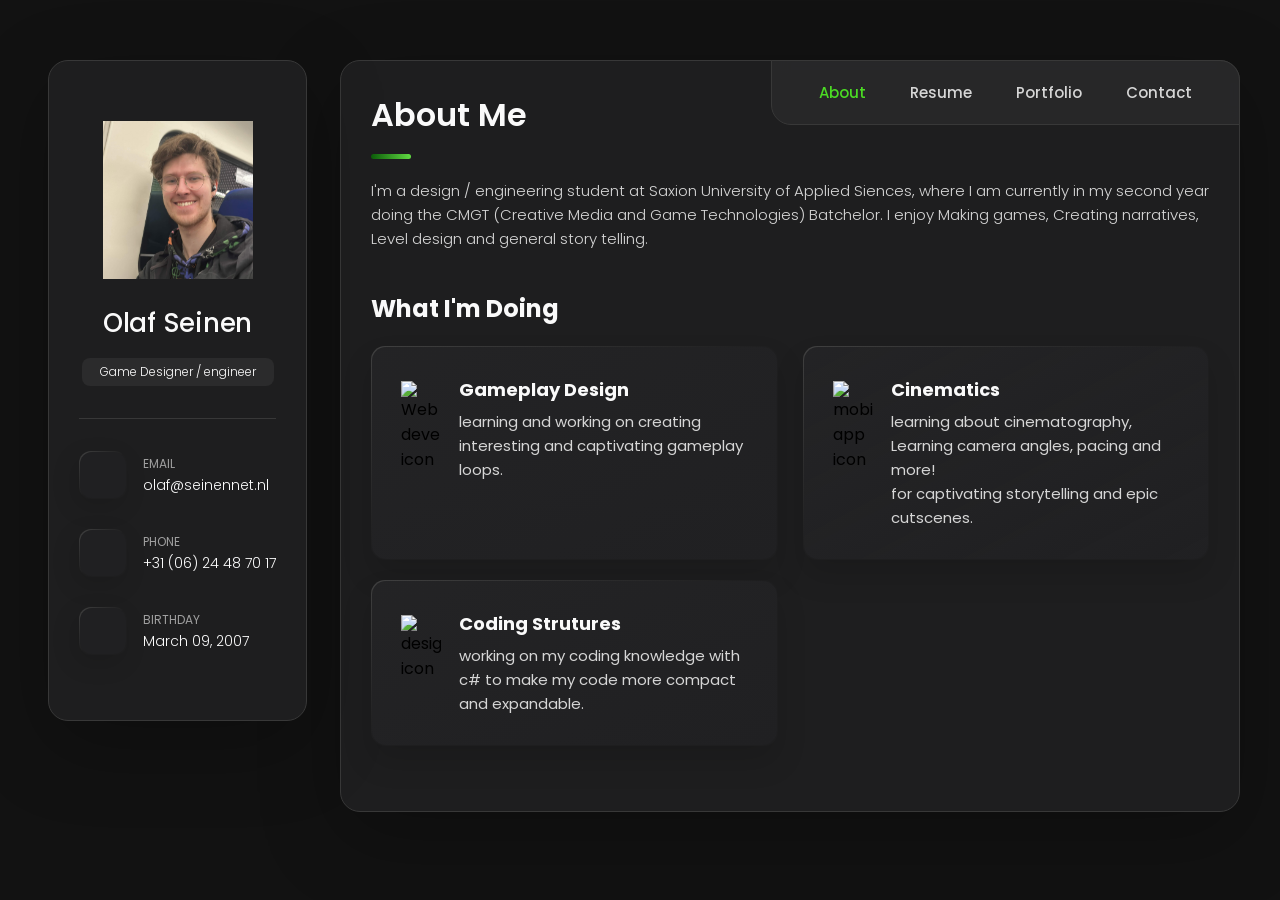
==== index.html @ f04fded7 "Moved the files out of the folder." ====
<!DOCTYPE html>
<html lang="en">

<head>
  <meta charset="UTF-8">
  <meta http-equiv="X-UA-Compatible" content="IE=edge">
  <meta name="viewport" content="width=device-width, initial-scale=1.0">
  <title>Olaf Seinen - Personal Portfolio</title>

  <!--
    - favicon
  -->
  <link rel="shortcut icon" href="./assets/images/logo.ico" type="image/x-icon">

  <!--
    - custom css link
  -->
  <link rel="stylesheet" href="./assets/css/style.css">

  <!--
    - google font link
  -->
  <link rel="preconnect" href="https://fonts.googleapis.com">
  <link rel="preconnect" href="https://fonts.gstatic.com" crossorigin>
  <link href="https://fonts.googleapis.com/css2?family=Poppins:wght@300;400;500;600&display=swap" rel="stylesheet">
</head>

<body>

  <!--
    - #MAIN
  -->

  <main>

    <!--
      - #SIDEBAR
    -->

    <aside class="sidebar" data-sidebar>

      <div class="sidebar-info">

        <figure class="avatar-box">
          <img src="./assets/images/my-face.png" alt="Olaf Seinen" width="80">
        </figure>

        <div class="info-content">
          <h1 class="name" title="Olaf Seinen">Olaf Seinen</h1>

          <p class="title">Game Designer / engineer</p>
        </div>

        <button class="info_more-btn" data-sidebar-btn>
          <span>Show Contacts</span>

          <ion-icon name="chevron-down"></ion-icon>
        </button>

      </div>

      <div class="sidebar-info_more">

        <div class="separator"></div>

        <ul class="contacts-list">

          <li class="contact-item">

            <div class="icon-box">
              <ion-icon name="mail-outline"></ion-icon>
            </div>

            <div class="contact-info">
              <p class="contact-title">Email</p>

              <a href="mailto:olaf@seinennet.nl" class="contact-link">olaf@seinennet.nl</a>
            </div>

          </li>

          <li class="contact-item">

            <div class="icon-box">
              <ion-icon name="phone-portrait-outline"></ion-icon>
            </div>

            <div class="contact-info">
              <p class="contact-title">Phone</p>

              <a href="tel:+31624487017" class="contact-link">+31 (06) 24 48 70 17</a>
            </div>

          </li>

          <li class="contact-item">

            <div class="icon-box">
              <ion-icon name="calendar-outline"></ion-icon>
            </div>

            <div class="contact-info">
              <p class="contact-title">Birthday</p>

              <time datetime="1982-06-23">March 09, 2007</time>
            </div>

          </li>


        </ul>

        <div class="separator"></div>

        <ul class="social-list">

          <li class="social-item">
            <a href="https://www.linkedin.com/in/olaf-seinen/" class="social-link">
              <ion-icon name="logo-linkedin"></ion-icon>
            </a>
          </li>

          <li class="social-item">
            <a href="https://thattortle.itch.io" class="social-link">
              <ion-icon name="game-controller-outline"></ion-icon>
            </a>
          </li>


        </ul>

      </div>

    </aside>





    <!--
      - #main-content
    -->

    <div class="main-content">

      <!--
        - #NAVBAR
      -->

      <nav class="navbar">

        <ul class="navbar-list">

          <li class="navbar-item">
            <button class="navbar-link  active" data-nav-link>About</button>
          </li>

          <li class="navbar-item">
            <button class="navbar-link" data-nav-link>Resume</button>
          </li>

          <li class="navbar-item">
            <button class="navbar-link" data-nav-link>Portfolio</button>
          </li>

          <li class="navbar-item">
            <button class="navbar-link" data-nav-link>Contact</button>
          </li>

        </ul>

      </nav>





      <!--
        - #ABOUT
      -->

      <article class="about  active" data-page="about">

        <header>
          <h2 class="h2 article-title">About me</h2>
        </header>

        <section class="about-text">
          <p>
            I'm a design / engineering student at Saxion University of Applied Siences, where I am currently in my second year
            doing the CMGT (Creative Media and Game Technologies) Batchelor. 
            I enjoy
            Making games, Creating narratives, Level design and general story telling.
          </p>
        </section>


        <!--
          - service
        -->

        <section class="service">

          <h3 class="h3 service-title">What i'm doing</h3>

          <ul class="service-list">

            <li class="service-item">

              <div class="service-icon-box">
                <img src="./assets/images/icon-design.svg" alt="Web development icon" width="40">
              </div>

              <div class="service-content-box">
                <h4 class="h4 service-item-title">Gameplay design</h4>

                <p class="service-item-text">
                  learning and working on creating interesting and captivating gameplay loops.
                </p>
              </div>

            </li>

            <li class="service-item">

              <div class="service-icon-box">
                <img src="./assets/images/icon-photo.svg" alt="mobile app icon" width="40">
              </div>

              <div class="service-content-box">
                <h4 class="h4 service-item-title">Cinematics</h4>

                <p class="service-item-text">
                  learning about cinematography, Learning camera angles, pacing and more! <br>
                  for captivating storytelling and epic cutscenes.
                </p>
              </div>

            </li>

            <li class="service-item">

              <div class="service-icon-box">
                <img src="./assets/images/icon-dev.svg
                " alt="design icon" width="40">
              </div>

              <div class="service-content-box">
                <h4 class="h4 service-item-title">Coding strutures</h4>

                <p class="service-item-text">
                   working on my coding knowledge with c# to make my code more compact and expandable.
                </p>
              </div>

            </li>

          </ul>

        </section>


        <!--
          - testimonials
        -->
<!--
        <section class="testimonials">

          <h3 class="h3 testimonials-title">Testimonials</h3>

          <ul class="testimonials-list has-scrollbar">

            <li class="testimonials-item">
              <div class="content-card" data-testimonials-item>

                <figure class="testimonials-avatar-box">
                  <img src="./assets/images/avatar-1.png" alt="Daniel lewis" width="60" data-testimonials-avatar>
                </figure>

                <h4 class="h4 testimonials-item-title" data-testimonials-title>Daniel lewis</h4>

                <div class="testimonials-text" data-testimonials-text>
                  <p>
                    Richard was hired to create a corporate identity. We were very pleased with the work done. She has a
                    lot of experience
                    and is very concerned about the needs of client. Lorem ipsum dolor sit amet, ullamcous cididt
                    consectetur adipiscing
                    elit, seds do et eiusmod tempor incididunt ut laborels dolore magnarels alia.
                  </p>
                </div>

              </div>
            </li>

            <li class="testimonials-item">
              <div class="content-card" data-testimonials-item>

                <figure class="testimonials-avatar-box">
                  <img src="./assets/images/avatar-2.png" alt="Jessica miller" width="60" data-testimonials-avatar>
                </figure>

                <h4 class="h4 testimonials-item-title" data-testimonials-title>Jessica miller</h4>

                <div class="testimonials-text" data-testimonials-text>
                  <p>
                    Richard was hired to create a corporate identity. We were very pleased with the work done. She has a
                    lot of experience
                    and is very concerned about the needs of client. Lorem ipsum dolor sit amet, ullamcous cididt
                    consectetur adipiscing
                    elit, seds do et eiusmod tempor incididunt ut laborels dolore magnarels alia.
                  </p>
                </div>

              </div>
            </li>

            <li class="testimonials-item">
              <div class="content-card" data-testimonials-item>

                <figure class="testimonials-avatar-box">
                  <img src="./assets/images/avatar-3.png" alt="Emily evans" width="60" data-testimonials-avatar>
                </figure>

                <h4 class="h4 testimonials-item-title" data-testimonials-title>Emily evans</h4>

                <div class="testimonials-text" data-testimonials-text>
                  <p>
                    Richard was hired to create a corporate identity. We were very pleased with the work done. She has a
                    lot of experience
                    and is very concerned about the needs of client. Lorem ipsum dolor sit amet, ullamcous cididt
                    consectetur adipiscing
                    elit, seds do et eiusmod tempor incididunt ut laborels dolore magnarels alia.
                  </p>
                </div>

              </div>
            </li>

            <li class="testimonials-item">
              <div class="content-card" data-testimonials-item>

                <figure class="testimonials-avatar-box">
                  <img src="./assets/images/avatar-4.png" alt="Henry william" width="60" data-testimonials-avatar>
                </figure>

                <h4 class="h4 testimonials-item-title" data-testimonials-title>Henry william</h4>

                <div class="testimonials-text" data-testimonials-text>
                  <p>
                    Richard was hired to create a corporate identity. We were very pleased with the work done. She has a
                    lot of experience
                    and is very concerned about the needs of client. Lorem ipsum dolor sit amet, ullamcous cididt
                    consectetur adipiscing
                    elit, seds do et eiusmod tempor incididunt ut laborels dolore magnarels alia.
                  </p>
                </div>

              </div>
            </li>

          </ul>

        </section>
-->

        <!--
          - testimonials modal
        -->


        <div class="modal-container" data-modal-container>

          <div class="overlay" data-overlay></div>

          <section class="testimonials-modal">

            <button class="modal-close-btn" data-modal-close-btn>
              <ion-icon name="close-outline"></ion-icon>
            </button>

            <div class="modal-img-wrapper">
              <figure class="modal-avatar-box">
                <img src="./assets/images/avatar-1.png" alt="Daniel lewis" width="80" data-modal-img>
              </figure>

              <img src="./assets/images/icon-quote.svg" alt="quote icon">
            </div>

            <div class="modal-content">

              <h4 class="h3 modal-title" data-modal-title>Daniel lewis</h4>

              <time datetime="2021-06-14">14 June, 2021</time>

              <div data-modal-text>
                <p>
                  Richard was hired to create a corporate identity. We were very pleased with the work done. She has a
                  lot of experience
                  and is very concerned about the needs of client. Lorem ipsum dolor sit amet, ullamcous cididt
                  consectetur adipiscing
                  elit, seds do et eiusmod tempor incididunt ut laborels dolore magnarels alia.
                </p>
              </div>

            </div>

          </section>

        </div>



        <!--
          - clients
        -->

<!--
        <section class="clients">

          <h3 class="h3 clients-title">Clients</h3>

          <ul class="clients-list has-scrollbar">

            <li class="clients-item">
              <a href="#">
                <img src="./assets/images/logo-1-color.png" alt="client logo">
              </a>
            </li>

            <li class="clients-item">
              <a href="#">
                <img src="./assets/images/logo-2-color.png" alt="client logo">
              </a>
            </li>

            <li class="clients-item">
              <a href="#">
                <img src="./assets/images/logo-3-color.png" alt="client logo">
              </a>
            </li>

            <li class="clients-item">
              <a href="#">
                <img src="./assets/images/logo-4-color.png" alt="client logo">
              </a>
            </li>

            <li class="clients-item">
              <a href="#">
                <img src="./assets/images/logo-5-color.png" alt="client logo">
              </a>
            </li>

            <li class="clients-item">
              <a href="#">
                <img src="./assets/images/logo-6-color.png" alt="client logo">
              </a>
            </li>

          </ul>

        </section>
-->
      </article>





      <!--
        - #RESUME
      -->

      <article class="resume" data-page="resume">

        <header>
          <h2 class="h2 article-title">Resume</h2>
        </header>

        <section class="timeline">

          <div class="title-wrapper">
            <div class="icon-box">
              <ion-icon name="book-outline"></ion-icon>
            </div>

            <h3 class="h3">Education</h3>
          </div>

          <ol class="timeline-list">

            <li class="timeline-item">

              <h4 class="h4 timeline-item-title">Saxion, Enschede - Creative Media and Game Technologies</h4>

              <span>2024 — present</span>

              <p class="timeline-text">
                - Specialization in design and engineering
              </p>

            </li>

            <li class="timeline-item">

              <h4 class="h4 timeline-item-title">Corlaer college, Nijkerk - Highschool</h4>

              <span>2019 — 2024</span>

              <p class="timeline-text">
                - Graduated with N&T and N&G packet on Havo level. <br>
                - Member of the student council.
              </p>

            </li>

            <li class="timeline-item">

              <h4 class="h4 timeline-item-title">St. Josephschool, Hooglanderveen - Primary school</h4>

              <span>2011 — 2019</span>

              <p class="timeline-text">
                - Graduated with Havo/Vwo Advice <br>
                - mediator / conflict resolution between students.
              </p>

            </li>

          </ol>

        </section>

        <section class="timeline">

          <div class="title-wrapper">
            <div class="icon-box">
              <ion-icon name="book-outline"></ion-icon>
            </div>

            <h3 class="h3">Experience</h3>
          </div>

          <ol class="timeline-list">

            <li class="timeline-item">

              <h4 class="h4 timeline-item-title">Cashier Gamestate</h4>

              <span>2026 — Present</span>


            </li>

            <li class="timeline-item">

              <h4 class="h4 timeline-item-title">Cashier DekaMarkt</h4>

              <span>2025 — 2026</span>

            </li>

            <li class="timeline-item">

              <h4 class="h4 timeline-item-title">Shelf stocker Albert Heijn</h4>

              <span>2022-2024</span>

            </li>

          </ol>

        </section>

        <section class="skill">

          <h3 class="h3 skills-title">My skills</h3>

          <ul class="skills-list content-card">

            <li class="skills-item">

              <div class="title-wrapper">
                <h5 class="h5">C#</h5>
                <data value="80">70%</data>
              </div>

              <div class="skill-progress-bg">
                <div class="skill-progress-fill" style="width: 70%;"></div>
              </div>

            </li>

            <li class="skills-item">

              <div class="title-wrapper">
                <h5 class="h5">Creative writing</h5>
                <data value="70">70%</data>
              </div>

              <div class="skill-progress-bg">
                <div class="skill-progress-fill" style="width: 70%;"></div>
              </div>

            </li>

            <li class="skills-item">

              <div class="title-wrapper">
                <h5 class="h5">Game development</h5>
                <data value="90">80%</data>
              </div>

              <div class="skill-progress-bg">
                <div class="skill-progress-fill" style="width: 80%;"></div>
              </div>

            </li>

            <li class="skills-item">

              <div class="title-wrapper">
                <h5 class="h5">Sound design</h5>
                <data value="50">50%</data>
              </div>

              <div class="skill-progress-bg">
                <div class="skill-progress-fill" style="width: 50%;"></div>
              </div>

            </li>

            
            <li class="skills-item">

              <div class="title-wrapper">
                <h5 class="h5">Dutch</h5>
                <data value="50">100%</data>
              </div>

              <div class="skill-progress-bg">
                <div class="skill-progress-fill" style="width: 100%;"></div>
              </div>

            </li>


            <li class="skills-item">

              <div class="title-wrapper">
                <h5 class="h5">English</h5>
                <data value="50">95%</data>
              </div>

              <div class="skill-progress-bg">
                <div class="skill-progress-fill" style="width: 95%;"></div>
              </div>

            </li>

          </ul>

        </section>

      </article>





      <!--
        - #PORTFOLIO
      -->

      <article class="portfolio" data-page="portfolio">

        <header>
          <h2 class="h2 article-title">Portfolio</h2>
        </header>

        <section class="projects">

          <ul class="filter-list">

            <li class="filter-item">
              <button class="active" data-filter-btn>All</button>
            </li>

            <li class="filter-item">
              <button data-filter-btn>Video game</button>
            </li>

            <li class="filter-item">
              <button data-filter-btn>Group projects</button>
            </li>

          </ul>

          <div class="filter-select-box">

            <button class="filter-select" data-select>

              <div class="select-value" data-select-value>Select category</div>

              <div class="select-icon">
                <ion-icon name="chevron-down"></ion-icon>
              </div>

            </button>

            <ul class="select-list">

              <li class="select-item">
                <button data-select-item>All</button>
              </li>

              <li class="select-item">
                <button data-select-item>Video game</button>
              </li>

              <li class="select-item">
                <button data-select-item>Group projects</button>
              </li>

            </ul>

          </div>

          <ul class="project-list">

            <li class="project-item  active" data-filter-item data-category="video game">
              <a href="./project-walk-through-woods.html">

                <figure class="project-img">
                  <div class="project-item-icon-box">
                    <ion-icon name="eye-outline"></ion-icon>
                  </div>

                  <img src="./assets/images/project-1.png" alt="A walk through the woods" loading="lazy">
                </figure>

                <h3 class="project-title">A walk through the woods</h3>

                <p class="project-category">Video game</p>

              </a>
            </li>

            <li class="project-item  active" data-filter-item data-category="video game, group projects">
              <a href="./project-spooky-house.html">

                <figure class="project-img">
                  <div class="project-item-icon-box">
                    <ion-icon name="eye-outline"></ion-icon>
                  </div>

                  <img src="./assets/images/project-2.png" alt="Spooky house" loading="lazy">
                </figure>

                <h3 class="project-title">Spooky house</h3>

                <p class="project-category">Video game, Group projects</p>

              </a>
            </li>

            <li class="project-item  active" data-filter-item data-category="video game">
              <a href="./project-late-night-fishing.html">

                <figure class="project-img">
                  <div class="project-item-icon-box">
                    <ion-icon name="eye-outline"></ion-icon>
                  </div>

                  <img src="./assets/images/project-3.png" alt="Late night fishing" loading="lazy">
                </figure>

                <h3 class="project-title">Late night fishing</h3>

                <p class="project-category">Video game</p>

              </a>
            </li>


            <li class="project-item  active" data-filter-item data-category="video game, group projects">
              <a href="./project-tabletop-demon-defender.html">

                <figure class="project-img">
                  <div class="project-item-icon-box">
                    <ion-icon name="eye-outline"></ion-icon>
                  </div>

                  <img src="./assets/images/project-4.png" alt="Tabletop Demon Defense" loading="lazy">
                </figure>

                <h3 class="project-title">Tabletop Demon Defense</h3>

                <p class="project-category">Video game, Group projects</p>

              </a>
            </li>

          </ul>

        </section>

      </article>



      <!--
        - #CONTACT
      -->

      <article class="contact" data-page="contact">

        <header>
          <h2 class="h2 article-title">Contact</h2>
        </header>

        <!--
        <section class="mapbox" data-mapbox>
          <figure>
            <iframe
              src="https://www.google.com/maps/embed?pb=!1m18!1m12!1m3!1d199666.5651251294!2d-121.58334177520186!3d38.56165006739519!2m3!1f0!2f0!3f0!3m2!1i1024!2i768!4f13.1!3m3!1m2!1s0x809ac672b28397f9%3A0x921f6aaa74197fdb!2sSacramento%2C%20CA%2C%20USA!5e0!3m2!1sen!2sbd!4v1647608789441!5m2!1sen!2sbd"
              width="400" height="300" loading="lazy"></iframe>
          </figure>
        </section>
        -->

        <section class="contact-form">

          <h3 class="h3 form-title">Contact Form</h3>

          <form action="#" class="form" data-form>

            <div class="input-wrapper">
              <input type="text" name="fullname" class="form-input" placeholder="Full name" required data-form-input>

              <input type="email" name="email" class="form-input" placeholder="Email address" required data-form-input>
            </div>

            <textarea name="message" class="form-input" placeholder="Your Message" required data-form-input></textarea>

            <button class="form-btn" type="submit" disabled data-form-btn>
              <ion-icon name="paper-plane"></ion-icon>
              <span>Send Message</span>
            </button>

          </form>

        </section>

      </article>

    </div>

  </main>




<!-- 
  - Email link for the connect page of the site
 -->
 <script src="https://cdn.jsdelivr.net/npm/@emailjs/browser@5/dist/email.min.js"></script>

  <!--
    - custom js link
  -->
  <script src="./assets/js/script.js"></script>

  <!--
    - ionicon link
  -->
  <script type="module" src="https://unpkg.com/ionicons@5.5.2/dist/ionicons/ionicons.esm.js"></script>
  <script nomodule src="https://unpkg.com/ionicons@5.5.2/dist/ionicons/ionicons.js"></script>

</body>

</html>
---- assets/css/style.css ----
/*-----------------------------------*\
  #style.css
\*-----------------------------------*/


/**
 * copyright 2022 @codewithsadee
 */





/*-----------------------------------*\
  #CUSTOM PROPERTY
\*-----------------------------------*/

:root {

  /**
   * colors
   */

  /* gradient */

  --bg-gradient-onyx: linear-gradient(
    to bottom right, 
    hsl(240, 1%, 25%) 3%, 
    hsl(0, 0%, 19%) 97%
  );
  --bg-gradient-jet: linear-gradient(
    to bottom right, 
    hsla(240, 1%, 18%, 0.251) 0%, 
    hsla(240, 2%, 11%, 0) 100%
  ), hsl(240, 2%, 13%);
  --bg-gradient-yellow-1: linear-gradient(
    to bottom right, 
    hsl(108, 68%, 56%) 0%, 
    hsla(36, 100%, 69%, 0) 50%
  );
  --bg-gradient-yellow-2: linear-gradient(
    135deg, 
    hsla(45, 100%, 71%, 0.251) 0%, 
    hsla(35, 100%, 68%, 0) 59.86%
  ), hsl(240, 2%, 13%);
  --border-gradient-onyx: linear-gradient(
    to bottom right, 
    hsl(0, 0%, 25%) 0%, 
    hsla(0, 0%, 25%, 0) 50%
  );
  --text-gradient-green: linear-gradient(
    to right, 
    hsl(118, 81%, 20%) 0%, 
    hsl(108, 68%, 56%) 100%  
     
  );

  /* solid */

  --jet: hsl(0, 0%, 22%);
  --onyx: hsl(240, 1%, 17%);
  --eerie-black-1: hsl(240, 2%, 13%);
  --eerie-black-2: hsl(240, 2%, 12%);
  --smoky-black: hsl(0, 0%, 7%);
  --white-1: hsl(0, 0%, 100%);
  --white-2: hsl(0, 0%, 98%);
  --orange-yellow-crayola: hsl(107, 72%, 50%);
  --vegas-gold: hsl(121, 54%, 29%);
  --light-gray: hsl(0, 0%, 84%);
  --light-gray-70: hsla(0, 0%, 84%, 0.7);
  --bittersweet-shimmer: hsl(0, 43%, 51%);

  /**
   * typography
   */

  /* font-family */
  --ff-poppins: 'Poppins', sans-serif;

  /* font-size */
  --fs-1: 24px;
  --fs-2: 18px;
  --fs-3: 17px;
  --fs-4: 16px;
  --fs-5: 15px;
  --fs-6: 14px;
  --fs-7: 13px;
  --fs-8: 11px;

  /* font-weight */
  --fw-300: 300;
  --fw-400: 400;
  --fw-500: 500;
  --fw-600: 600;

  /**
   * shadow
   */
  
  --shadow-1: -4px 8px 24px hsla(0, 0%, 0%, 0.25);
  --shadow-2: 0 16px 30px hsla(0, 0%, 0%, 0.25);
  --shadow-3: 0 16px 40px hsla(0, 0%, 0%, 0.25);
  --shadow-4: 0 25px 50px hsla(0, 0%, 0%, 0.15);
  --shadow-5: 0 24px 80px hsla(0, 0%, 0%, 0.25);

  /**
   * transition
   */

  --transition-1: 0.25s ease;
  --transition-2: 0.5s ease-in-out;

}





/*-----------------------------------*\
  #RESET
\*-----------------------------------*/

*, *::before, *::after {
  margin: 0;
  padding: 0;
  box-sizing: border-box;
}

a { text-decoration: none; }

li { list-style: none; }

img, ion-icon, a, button, time, span { display: block; }

button {
  font: inherit;
  background: none;
  border: none;
  text-align: left;
  cursor: pointer;
}

input, textarea {
  display: block;
  width: 100%;
  background: none;
  font: inherit;
}

::selection {
  background: var(--orange-yellow-crayola);
  color: var(--smoky-black);
}

:focus { outline-color: var(--orange-yellow-crayola); }

html { font-family: var(--ff-poppins); }

body { background: var(--smoky-black); }





/*-----------------------------------*\
  #REUSED STYLE
\*-----------------------------------*/

.sidebar,
article {
  background: var(--eerie-black-2);
  border: 1px solid var(--jet);
  border-radius: 20px;
  padding: 15px;
  box-shadow: var(--shadow-1);
  z-index: 1;
}

.separator {
  width: 100%;
  height: 1px;
  background: var(--jet);
  margin: 16px 0;
}

.icon-box {
  position: relative;
  background: var(--border-gradient-onyx);
  width: 30px;
  height: 30px;
  border-radius: 8px;
  display: flex;
  justify-content: center;
  align-items: center;
  font-size: 16px;
  color: var(--orange-yellow-crayola);
  box-shadow: var(--shadow-1);
  z-index: 1;
}

.icon-box::before {
  content: "";
  position: absolute;
  inset: 1px;
  background: var(--eerie-black-1);
  border-radius: inherit;
  z-index: -1;
}

.icon-box ion-icon { --ionicon-stroke-width: 35px; }

article { display: none; }

article.active {
  display: block;
  animation: fade 0.5s ease backwards;
}

@keyframes fade {
  0% { opacity: 0; }
  100% { opacity: 1; }
}

.h2,
.h3,
.h4,
.h5 {
  color: var(--white-2);
  text-transform: capitalize;
}

.h2 { font-size: var(--fs-1); }

.h3 { font-size: var(--fs-2); }

.h4 { font-size: var(--fs-4); }

.h5 {
  font-size: var(--fs-7);
  font-weight: var(--fw-500);
}

.article-title {
  position: relative;
  padding-bottom: 7px;
}

.article-title::after {
  content: "";
  position: absolute;
  bottom: 0;
  left: 0;
  width: 30px;
  height: 3px;
  background: var(--text-gradient-green);
  border-radius: 3px;
}

.has-scrollbar::-webkit-scrollbar {
  width: 5px; /* for vertical scrollbar */
  height: 5px; /* for horizontal scrollbar */
}

.has-scrollbar::-webkit-scrollbar-track {
  background: var(--onyx);
  border-radius: 5px;
}

.has-scrollbar::-webkit-scrollbar-thumb {
  background: var(--orange-yellow-crayola);
  border-radius: 5px;
}

.has-scrollbar::-webkit-scrollbar-button { width: 20px; }

.content-card {
  position: relative;
  background: var(--border-gradient-onyx);
  padding: 15px;
  padding-top: 45px;
  border-radius: 14px;
  box-shadow: var(--shadow-2);
  cursor: pointer;
  z-index: 1;
}

.content-card::before {
  content: "";
  position: absolute;
  inset: 1px;
  background: var(--bg-gradient-jet);
  border-radius: inherit;
  z-index: -1;
}





/*-----------------------------------*\
  #MAIN
\*-----------------------------------*/

main {
  margin: 15px 12px;
  margin-bottom: 75px;
  min-width: 259px;
}





/*-----------------------------------*\
  #SIDEBAR
\*-----------------------------------*/

.sidebar {
  margin-bottom: 15px;
  max-height: 112px;
  overflow: hidden;
  transition: var(--transition-2);
}

.sidebar.active { max-height: 405px; }

.sidebar-info {
  position: relative;
  display: flex;
  justify-content: flex-start;
  align-items: center;
  gap: 15px;
}

.avatar-box {
  background: var(--bg-gradient-onyx);
  border-radius: 20px;
}

.info-content .name {
  color: var(--white-2);
  font-size: var(--fs-3);
  font-weight: var(--fw-500);
  letter-spacing: -0.25px;
  margin-bottom: 10px;
}

.info-content .title {
  color: var(--white-1);
  background: var(--onyx);
  font-size: var(--fs-8);
  font-weight: var(--fw-300);
  width: max-content;
  padding: 3px 12px;
  border-radius: 8px;
}

.info_more-btn {
  position: absolute;
  top: -15px;
  right: -15px;
  border-radius: 0 15px;
  font-size: 13px;
  color: var(--orange-yellow-crayola);
  background: var(--border-gradient-onyx);
  padding: 10px;
  box-shadow: var(--shadow-2);
  transition: var(--transition-1);
  z-index: 1;
}

.info_more-btn::before {
  content: "";
  position: absolute;
  inset: 1px;
  border-radius: inherit;
  background: var(--bg-gradient-jet);
  transition: var(--transition-1);
  z-index: -1;
}

.info_more-btn:hover,
.info_more-btn:focus { background: var(--bg-gradient-yellow-1); }

.info_more-btn:hover::before,
.info_more-btn:focus::before { background: var(--bg-gradient-yellow-2); }

.info_more-btn span { display: none; }

.sidebar-info_more {
  opacity: 0;
  visibility: hidden;
  transition: var(--transition-2);
}

.sidebar.active .sidebar-info_more {
  opacity: 1;
  visibility: visible;
}

.contacts-list {
  display: grid;
  grid-template-columns: 1fr;
  gap: 16px;
}

.contact-item {
  min-width: 100%;
  display: flex;
  align-items: center;
  gap: 16px;
}

.contact-info {
  max-width: calc(100% - 46px);
  width: calc(100% - 46px);
}

.contact-title {
  color: var(--light-gray-70);
  font-size: var(--fs-8);
  text-transform: uppercase;
  margin-bottom: 2px;
}

.contact-info :is(.contact-link, time, address) {
  color: var(--white-2);
  font-size: var(--fs-7);
}

.contact-info address { font-style: normal; }

.social-list {
  display: flex;
  justify-content: flex-start;
  align-items: center;
  gap: 15px;
  padding-bottom: 4px;
  padding-left: 7px;
}

.social-item .social-link {
  color: var(--light-gray-70);
  font-size: 18px;
}


.social-item .social-link:hover { color: var(--light-gray); }





/*-----------------------------------*\
  #NAVBAR
\*-----------------------------------*/

.navbar {
  position: fixed;
  bottom: 0;
  left: 0;
  width: 100%;
  background: hsla(240, 1%, 17%, 0.75);
  backdrop-filter: blur(10px);
  border: 1px solid var(--jet);
  border-radius: 12px 12px 0 0;
  box-shadow: var(--shadow-2);
  z-index: 5;
}

.navbar-list {
  display: flex;
  flex-wrap: wrap;
  justify-content: center;
  align-items: center;
  padding: 0 10px;
}

.navbar-link {
  color: var(--light-gray);
  font-size: var(--fs-8);
  padding: 20px 7px;
  transition: color var(--transition-1);
}

.navbar-link:hover,
.navbar-link:focus { color: var(--light-gray-70); }

.navbar-link.active { color: var(--orange-yellow-crayola); }





/*-----------------------------------*\
  #ABOUT
\*-----------------------------------*/

.about .article-title { margin-bottom: 15px; }

.about-text {
  color: var(--light-gray);
  font-size: var(--fs-6);
  font-weight: var(--fw-300);
  line-height: 1.6;
}

.about-text p { margin-bottom: 15px; }



/**
 * #service 
 */

.service { margin-bottom: 35px; }

.service-title { margin-bottom: 20px; }

.service-list {
  display: grid;
  grid-template-columns: 1fr;
  gap: 20px;
}

.service-item {
  position: relative;
  background: var(--border-gradient-onyx);
  padding: 20px;
  border-radius: 14px;
  box-shadow: var(--shadow-2);
  z-index: 1;
}

.service-item::before {
  content: "";
  position: absolute;
  inset: 1px;
  background: var(--bg-gradient-jet);
  border-radius: inherit;
  z-index: -1;
}

.service-icon-box { margin-bottom: 10px; }

.service-icon-box img { margin: auto; }

.service-content-box { text-align: center; }

.service-item-title { margin-bottom: 7px; }

.service-item-text {
  color: var(--light-gray);
  font-size: var(--fs-6);
  font-weight: var(--fw-3);
  line-height: 1.6;
}


/**
 * #testimonials 
 */

.testimonials { margin-bottom: 30px; }

.testimonials-title { margin-bottom: 20px; }

.testimonials-list {
  display: flex;
  justify-content: flex-start;
  align-items: flex-start;
  gap: 15px;
  margin: 0 -15px;
  padding: 25px 15px;
  padding-bottom: 35px;
  overflow-x: auto;
  scroll-behavior: smooth;
  overscroll-behavior-inline: contain;
  scroll-snap-type: inline mandatory;
}

.testimonials-item {
  min-width: 100%;
  scroll-snap-align: center;
}

.testimonials-avatar-box {
  position: absolute;
  top: 0;
  left: 0;
  transform: translate(15px, -25px);
  background: var(--bg-gradient-onyx);
  border-radius: 14px;
  box-shadow: var(--shadow-1);
}

.testimonials-item-title { margin-bottom: 7px; }

.testimonials-text {
  color: var(--light-gray);
  font-size: var(--fs-6);
  font-weight: var(--fw-300);
  line-height: 1.6;
  display: -webkit-box;
  line-clamp: 4;
  -webkit-line-clamp: 4;
  -webkit-box-orient: vertical;
  overflow: hidden;
}


/**
 * #testimonials-modal
 */

.modal-container {
  position: fixed;
  top: 0;
  left: 0;
  width: 100%;
  height: 100%;
  display: flex;
  justify-content: center;
  align-items: center;
  overflow-y: auto;
  overscroll-behavior: contain;
  z-index: 20;
  pointer-events: none;
  visibility: hidden;
}

.modal-container::-webkit-scrollbar { display: none; }

.modal-container.active {
  pointer-events: all;
  visibility: visible;
}

.overlay {
  position: fixed;
  top: 0;
  left: 0;
  width: 100%;
  height: 100vh;
  background: hsl(0, 0%, 5%);
  opacity: 0;
  visibility: hidden;
  pointer-events: none;
  z-index: 1;
  transition: var(--transition-1);
}

.overlay.active {
  opacity: 0.8;
  visibility: visible;
  pointer-events: all;
}

.testimonials-modal {
  background: var(--eerie-black-2);
  position: relative;
  padding: 15px;
  margin: 15px 12px;
  border: 1px solid var(--jet);
  border-radius: 14px;
  box-shadow: var(--shadow-5);
  transform: scale(1.2);
  opacity: 0;
  transition: var(--transition-1);
  z-index: 2;
}

.modal-container.active .testimonials-modal {
  transform: scale(1);
  opacity: 1;
}

.modal-close-btn {
  position: absolute;
  top: 15px;
  right: 15px;
  background: var(--onyx);
  border-radius: 8px;
  width: 32px;
  height: 32px;
  display: flex;
  justify-content: center;
  align-items: center;
  color: var(--white-2);
  font-size: 18px;
  opacity: 0.7;
}

.modal-close-btn:hover,
.modal-close-btn:focus { opacity: 1; }

.modal-close-btn ion-icon { --ionicon-stroke-width: 50px; }

.modal-avatar-box {
  background: var(--bg-gradient-onyx);
  width: max-content;
  border-radius: 14px;
  margin-bottom: 15px;
  box-shadow: var(--shadow-2);
}

.modal-img-wrapper > img { display: none; }

.modal-title { margin-bottom: 4px; }

.modal-content time {
  font-size: var(--fs-6);
  color: var(--light-gray-70);
  font-weight: var(--fw-300);
  margin-bottom: 10px;
}

.modal-content p {
  color: var(--light-gray);
  font-size: var(--fs-6);
  font-weight: var(--fw-300);
  line-height: 1.6;
}


/**
 * #clients 
 */

.clients { margin-bottom: 15px; }

.clients-list {
  display: flex;
  justify-content: flex-start;
  align-items: flex-start;
  gap: 15px;
  margin: 0 -15px;
  padding: 25px;
  padding-bottom: 25px;
  overflow-x: auto;
  scroll-behavior: smooth;
  overscroll-behavior-inline: contain;
  scroll-snap-type: inline mandatory;
  scroll-padding-inline: 25px;
}

.clients-item {
  min-width: 50%;
  scroll-snap-align: start;
}

.clients-item img {
  width: 100%;
  filter: grayscale(1);
  transition: var(--transition-1);
}

.clients-item img:hover { filter: grayscale(0); }





/*-----------------------------------*\
  #RESUME
\*-----------------------------------*/

.article-title { margin-bottom: 30px; }


/**
 * education and experience 
 */

.timeline { margin-bottom: 30px; }

.timeline .title-wrapper {
  display: flex;
  align-items: center;
  gap: 15px;
  margin-bottom: 25px;
}

.timeline-list {
  font-size: var(--fs-6);
  margin-left: 45px;
}

.timeline-item { position: relative; }

.timeline-item:not(:last-child) { margin-bottom: 20px; }

.timeline-item-title {
  font-size: var(--fs-6);
  line-height: 1.3;
  margin-bottom: 7px;
}

.timeline-list span {
  color: var(--vegas-gold);
  font-weight: var(--fw-400);
  line-height: 1.6;
}

.timeline-item:not(:last-child)::before {
  content: "";
  position: absolute;
  top: -25px;
  left: -30px;
  width: 1px;
  height: calc(100% + 50px);
  background: var(--jet);
}

.timeline-item::after {
  content: "";
  position: absolute;
  top: 5px;
  left: -33px;
  height: 6px;
  width: 6px;
  background: var(--text-gradient-green);
  border-radius: 50%;
  box-shadow: 0 0 0 4px var(--jet);
}

.timeline-text {
  color: var(--light-gray);
  font-weight: var(--fw-300);
  line-height: 1.6;
}


/**
 * skills 
 */

.skills-title { margin-bottom: 20px; }

.skills-list { padding: 20px; }


.skills-item:not(:last-child) { margin-bottom: 15px; }

.skill .title-wrapper {
  display: flex;
  align-items: center;
  gap: 5px;
  margin-bottom: 8px;
}

.skill .title-wrapper data {
  color: var(--light-gray);
  font-size: var(--fs-7);
  font-weight: var(--fw-300);
}

.skill-progress-bg {
  background: var(--jet);
  width: 100%;
  height: 8px;
  border-radius: 10px;
  overflow: hidden;
}

.skill-progress-fill {
  background: var(--text-gradient-green);
  height: 100%;
  border-radius: inherit;
  width: 0;
}





/*-----------------------------------*\
  #PORTFOLIO
\*-----------------------------------*/

.filter-list { display: none; }

.filter-select-box {
  position: relative;
  margin-bottom: 25px;
}

.filter-select {
  background: var(--eerie-black-2);
  color: var(--light-gray);
  display: flex;
  justify-content: space-between;
  align-items: center;
  width: 100%;
  padding: 12px 16px;
  border: 1px solid var(--jet);
  border-radius: 14px;
  font-size: var(--fs-6);
  font-weight: var(--fw-300);
}

.filter-select.active .select-icon { transform: rotate(0.5turn); }

.select-list {
  background: var(--eerie-black-2);
  position: absolute;
  top: calc(100% + 6px);
  width: 100%;
  padding: 6px;
  border: 1px solid var(--jet);
  border-radius: 14px;
  z-index: 2;
  opacity: 0;
  visibility: hidden;
  pointer-events: none;
  transition: 0.15s ease-in-out;
}

.filter-select.active + .select-list {
  opacity: 1;
  visibility: visible;
  pointer-events: all;
}

.select-item button {
  background: var(--eerie-black-2);
  color: var(--light-gray);
  font-size: var(--fs-6);
  font-weight: var(--fw-300);
  text-transform: capitalize;
  width: 100%;
  padding: 8px 10px;
  border-radius: 8px;
}

.select-item button:hover { --eerie-black-2: hsl(240, 2%, 20%); }

.project-list {
  display: grid;
  grid-template-columns: 1fr;
  gap: 30px;
  margin-bottom: 10px;
}

.project-item { display: none; }

.project-item.active {
  display: block;
  animation: scaleUp 0.25s ease forwards;
}

@keyframes scaleUp {
  0% { transform: scale(0.5); }
  100% { transform: scale(1); }
}

.project-item > a { width: 100%; }

.project-img {
  position: relative;
  width: 100%;
  height: 200px;
  border-radius: 16px;
  overflow: hidden;
  margin-bottom: 15px;
}

.project-img::before {
  content: "";
  position: absolute;
  top: 0;
  left: 0;
  width: 100%;
  height: 100%;
  background: transparent;
  z-index: 1;
  transition: var(--transition-1);
}

.project-item > a:hover .project-img::before { background: hsla(0, 0%, 0%, 0.5); }

.project-item-icon-box {
  --scale: 0.8;

  background: var(--jet);
  color: var(--orange-yellow-crayola);
  position: absolute;
  top: 50%;
  left: 50%;
  transform: translate(-50%, -50%) scale(var(--scale));
  font-size: 20px;
  padding: 18px;
  border-radius: 12px;
  opacity: 0;
  z-index: 1;
  transition: var(--transition-1);
}

.project-item > a:hover .project-item-icon-box {
  --scale: 1;
  opacity: 1;
}

.project-item-icon-box ion-icon { --ionicon-stroke-width: 50px; }

.project-img img {
  width: 100%;
  height: 100%;
  object-fit: cover;
  transition: var(--transition-1);
}

.project-item > a:hover img { transform: scale(1.1); }

.project-title,
.project-category { margin-left: 10px; }

.project-title {
  color: var(--white-2);
  font-size: var(--fs-5);
  font-weight: var(--fw-400);
  text-transform: capitalize;
  line-height: 1.3;
}

.project-category {
  color: var(--light-gray-70);
  font-size: var(--fs-6);
  font-weight: var(--fw-300);
}





/*-----------------------------------*\
  #BLOG
\*-----------------------------------*/

.blog-posts { margin-bottom: 10px; }

.blog-posts-list {
  display: grid;
  grid-template-columns: 1fr;
  gap: 20px;
}

.blog-post-item > a {
  position: relative;
  background: var(--border-gradient-onyx);
  height: 100%;
  box-shadow: var(--shadow-4);
  border-radius: 16px;
  z-index: 1;
}

.blog-post-item > a::before {
  content: "";
  position: absolute;
  inset: 1px;
  border-radius: inherit;
  background: var(--eerie-black-1);
  z-index: -1;
}

.blog-banner-box {
  width: 100%;
  height: 200px;
  border-radius: 12px;
  overflow: hidden;
}

.blog-banner-box img {
  width: 100%;
  height: 100%;
  object-fit: cover;
  transition: var(--transition-1);
}

.blog-post-item > a:hover .blog-banner-box img { transform: scale(1.1); }

.blog-content { padding: 15px; }

.blog-meta {
  display: flex;
  justify-content: flex-start;
  align-items: center;
  gap: 7px;
  margin-bottom: 10px;
}

.blog-meta :is(.blog-category, time) {
  color: var(--light-gray-70);
  font-size: var(--fs-6);
  font-weight: var(--fw-300);
}

.blog-meta .dot {
  background: var(--light-gray-70);
  width: 4px;
  height: 4px;
  border-radius: 4px;
}

.blog-item-title {
  margin-bottom: 10px;
  line-height: 1.3;
  transition: var(--transition-1);
}

.blog-post-item > a:hover .blog-item-title { color: var(--orange-yellow-crayola); }

.blog-text {
  color: var(--light-gray);
  font-size: var(--fs-6);
  font-weight: var(--fw-300);
  line-height: 1.6;
}





/*-----------------------------------*\
  #CONTACT
\*-----------------------------------*/

.mapbox {
  position: relative;
  height: 250px;
  width: 100%;
  border-radius: 16px;
  margin-bottom: 30px;
  border: 1px solid var(--jet);
  overflow: hidden;
}

.mapbox figure { height: 100%; }

.mapbox iframe {
  width: 100%;
  height: 100%;
  border: none;
  filter: grayscale(1) invert(1);
}

.contact-form { margin-bottom: 10px; }

.form-title { margin-bottom: 20px; }

.input-wrapper {
  display: grid;
  grid-template-columns: 1fr;
  gap: 25px;
  margin-bottom: 25px;
}

.form-input {
  color: var(--white-2);
  font-size: var(--fs-6);
  font-weight: var(--fw-400);
  padding: 13px 20px;
  border: 1px solid var(--jet);
  border-radius: 14px;
  outline: none;
}

.form-input::placeholder { font-weight: var(--fw-500); }

.form-input:focus { border-color: var(--orange-yellow-crayola); }

textarea.form-input {
  min-height: 100px;
  height: 120px;
  max-height: 200px;
  resize: vertical;
  margin-bottom: 25px;
}

textarea.form-input::-webkit-resizer { display: none; }

.form-input:focus:invalid { border-color: var(--bittersweet-shimmer); }

.form-btn {
  position: relative;
  width: 100%;
  background: var(--border-gradient-onyx);
  color: var(--orange-yellow-crayola);
  display: flex;
  justify-content: center;
  align-items: center;
  gap: 10px;
  padding: 13px 20px;
  border-radius: 14px;
  font-size: var(--fs-6);
  text-transform: capitalize;
  box-shadow: var(--shadow-3);
  z-index: 1;
  transition: var(--transition-1);
}

.form-btn::before {
  content: "";
  position: absolute;
  inset: 1px;
  background: var(--bg-gradient-jet);
  border-radius: inherit;
  z-index: -1;
  transition: var(--transition-1);
}

.form-btn ion-icon { font-size: 16px; }

.form-btn:hover { background: var(--bg-gradient-yellow-1); }

.form-btn:hover::before { background: var(--bg-gradient-yellow-2); }

.form-btn:disabled {
  opacity: 0.7;
  cursor: not-allowed;
}

.form-btn:disabled:hover { background: var(--border-gradient-onyx); }

.form-btn:disabled:hover::before { background: var(--bg-gradient-jet); }





/*-----------------------------------*\
  #RESPONSIVE
\*-----------------------------------*/

/**
 * responsive larger than 450px screen
 */

@media (min-width: 450px) {

  /**
   * client
   */

  .clients-item { min-width: calc(33.33% - 10px); }



  /**
   * #PORTFOLIO, BLOG 
   */

  .project-img,
  .blog-banner-box { height: auto; }

}





/**
 * responsive larger than 580px screen
 */

@media (min-width: 580px) {

  /**
   * CUSTOM PROPERTY
   */

  :root {

    /**
     * typography
     */

    --fs-1: 32px;
    --fs-2: 24px;
    --fs-3: 26px;
    --fs-4: 18px;
    --fs-6: 15px;
    --fs-7: 15px;
    --fs-8: 12px;

  }



  /**
   * #REUSED STYLE
   */

  .sidebar, article {
    width: 520px;
    margin-inline: auto;
    padding: 30px;
  }

  .article-title {
    font-weight: var(--fw-600);
    padding-bottom: 15px;
  }

  .article-title::after {
    width: 40px;
    height: 5px;
  }

  .icon-box {
    width: 48px;
    height: 48px;
    border-radius: 12px;
    font-size: 18px;
  }



  /**
   * #MAIN
   */

  main {
    margin-top: 60px;
    margin-bottom: 100px;
  }



  /**
   * #SIDEBAR
   */

  .sidebar {
    max-height: 180px;
    margin-bottom: 30px;
  }

  .sidebar.active { max-height: 584px; }

  .sidebar-info { gap: 25px; }

  .avatar-box { border-radius: 30px; }

  .avatar-box img { width: 120px; }

  .info-content .name { margin-bottom: 15px; }

  .info-content .title { padding: 5px 18px; }

  .info_more-btn {
    top: -30px;
    right: -30px;
    padding: 10px 15px;
  }

  .info_more-btn span {
    display: block;
    font-size: var(--fs-8);
  }

  .info_more-btn ion-icon { display: none; }

  .separator { margin: 32px 0; }

  .contacts-list { gap: 20px; }

  .contact-info {
    max-width: calc(100% - 64px);
    width: calc(100% - 64px);
  }



  /**
   * #NAVBAR
   */

  .navbar { border-radius: 20px 20px 0 0; }

  .navbar-list { gap: 20px; }

  .navbar-link { --fs-8: 14px; }



  /**
   * #ABOUT
   */

  .about .article-title { margin-bottom: 20px; }

  .about-text { margin-bottom: 40px; }

  /* service */

  .service-item {
    display: flex;
    justify-content: flex-start;
    align-items: flex-start;
    gap: 18px;
    padding: 30px;
  }

  .service-icon-box {
    margin-bottom: 0;
    margin-top: 5px;
  }

  .service-content-box { text-align: left; }

  /* testimonials */

  .testimonials-title { margin-bottom: 25px; }

  .testimonials-list {
    gap: 30px;
    margin: 0 -30px;
    padding: 30px;
    padding-bottom: 35px;
  }

  .content-card {
    padding: 30px;
    padding-top: 25px;
  }

  .testimonials-avatar-box {
    transform: translate(30px, -30px);
    border-radius: 20px;
  }

  .testimonials-avatar-box img { width: 80px; }

  .testimonials-item-title {
    margin-bottom: 10px;
    margin-left: 95px;
  }

  .testimonials-text {
    line-clamp: 2;
    -webkit-line-clamp: 2;
  }

  /* testimonials modal */

  .modal-container { padding: 20px; }

  .testimonials-modal {
    display: flex;
    justify-content: flex-start;
    align-items: stretch;
    gap: 25px;
    padding: 30px;
    border-radius: 20px;
  }

  .modal-img-wrapper {
    display: flex;
    flex-direction: column;
    align-items: center;
  }

  .modal-avatar-box {
    border-radius: 18px;
    margin-bottom: 0;
  }

  .modal-avatar-box img { width: 65px; }

  .modal-img-wrapper > img {
    display: block;
    flex-grow: 1;
    width: 35px;
  }

  /* clients */

  .clients-list {
    gap: 50px;
    margin: 0 -30px;
    padding: 45px;
    scroll-padding-inline: 45px;
  }

  .clients-item { min-width: calc(33.33% - 35px); }



  /**
   * #RESUME
   */

  .timeline-list { margin-left: 65px; }

  .timeline-item:not(:last-child)::before { left: -40px; }

  .timeline-item::after {
    height: 8px;
    width: 8px;
    left: -43px;
  }

  .skills-item:not(:last-child) { margin-bottom: 25px; }



  /**
   * #PORTFOLIO, BLOG
   */

  .project-img, .blog-banner-box { border-radius: 16px; }

  .blog-posts-list { gap: 30px; }

  .blog-content { padding: 25px; }



  /**
   * #CONTACT
   */

  .mapbox {
    height: 380px;
    border-radius: 18px;
  }

  .input-wrapper {
    gap: 30px;
    margin-bottom: 30px;
  }

  .form-input { padding: 15px 20px; }

  textarea.form-input { margin-bottom: 30px; }

  .form-btn {
    --fs-6: 16px;
    padding: 16px 20px;
  }

  .form-btn ion-icon { font-size: 18px; }

}





/**
 * responsive larger than 768px screen
 */

@media (min-width: 768px) {

  /**
   * REUSED STYLE
   */

  .sidebar, article { width: 700px; }

  .has-scrollbar::-webkit-scrollbar-button { width: 100px; }



  /**
   * SIDEBAR
   */

  .contacts-list {
    grid-template-columns: 1fr 1fr;
    gap: 30px 15px;
  }



  /**
   * NAVBAR
   */

  .navbar-link { --fs-8: 15px; }



  /**
   * ABOUT
   */

  /* testimonials modal */

  .testimonials-modal {
    gap: 35px;
    max-width: 680px;
  }

  .modal-avatar-box img { width: 80px; }



  /**
   * PORTFOLIO
   */

  .article-title { padding-bottom: 20px; }

  .filter-select-box { display: none; }

  .filter-list {
    display: flex;
    justify-content: flex-start;
    align-items: center;
    gap: 25px;
    padding-left: 5px;
    margin-bottom: 30px;
  }

  .filter-item button {
    color: var(--light-gray);
    font-size: var(--fs-5);
    transition: var(--transition-1);
  }

  .filter-item button:hover { color: var(--light-gray-70); }

  .filter-item button.active { color: var(--orange-yellow-crayola); }

  /* portfolio and blog grid */

  .project-list, .blog-posts-list { grid-template-columns: 1fr 1fr; }



  /**
   * CONTACT
   */

  .input-wrapper { grid-template-columns: 1fr 1fr; }

  .form-btn {
    width: max-content;
    margin-left: auto;
  }
  
}





/**
 * responsive larger than 1024px screen
 */

@media (min-width: 1024px) {

  /**
   * CUSTOM PROPERTY
   */

  :root {

    /**
    * shadow
    */

    --shadow-1: -4px 8px 24px hsla(0, 0%, 0%, 0.125);
    --shadow-2: 0 16px 30px hsla(0, 0%, 0%, 0.125);
    --shadow-3: 0 16px 40px hsla(0, 0%, 0%, 0.125);

  }



  /**
   * REUSED STYLE
   */

  .sidebar, article {
    width: 950px;
    box-shadow: var(--shadow-5);
  }



  /**
   * MAIN 
   */

  main { margin-bottom: 60px; }

  .main-content {
    position: relative;
    width: max-content;
    margin: auto;
  }



  /**
   * NAVBAR
   */

  .navbar {
    position: absolute;
    bottom: auto;
    top: 0;
    left: auto;
    right: 0;
    width: max-content;
    border-radius: 0 20px;
    padding: 0 20px;
    box-shadow: none;
  }

  .navbar-list {
    gap: 30px;
    padding: 0 20px;
  }

  .navbar-link { font-weight: var(--fw-500); }



  /**
   * ABOUT
   */

  /* service */

  .service-list {
    grid-template-columns: 1fr 1fr;
    gap: 20px 25px;
  }

  /* testimonials */

  .testimonials-item { min-width: calc(50% - 15px); }

  /* clients */

  .clients-item { min-width: calc(25% - 38px); }



  /**
   * PORTFOLIO
   */

  .project-list { grid-template-columns: repeat(3, 1fr); }



  /**
   * BLOG
   */

  .blog-banner-box { height: 230px; }

}





/**
 * responsive larger than 1250px screen
 */

@media (min-width: 1250px) {

  /**
   * RESET
   */

  body::-webkit-scrollbar { width: 20px; }

  body::-webkit-scrollbar-track { background: var(--smoky-black); }

  body::-webkit-scrollbar-thumb {
    border: 5px solid var(--smoky-black);
    background: hsla(0, 0%, 100%, 0.1);
    border-radius: 20px;
    box-shadow: inset 1px 1px 0 hsla(0, 0%, 100%, 0.11),
                inset -1px -1px 0 hsla(0, 0%, 100%, 0.11);
  }

  body::-webkit-scrollbar-thumb:hover { background: hsla(0, 0%, 100%, 0.15); }

  body::-webkit-scrollbar-button { height: 60px; }



  /**
   * REUSED STYLE
   */

  .sidebar, article { width: auto; }

  article { min-height: 100%; }



  /**
   * MAIN
   */

  main {
    max-width: 1200px;
    margin-inline: auto;
    display: flex;
    justify-content: center;
    align-items: stretch;
    gap: 25px;
  }

  .main-content {
    min-width: 75%;
    width: 75%;
    margin: 0;
  }



  /**
   * SIDEBAR
   */

  .sidebar {
    position: sticky;
    top: 60px;
    max-height: max-content;
    height: 100%;
    margin-bottom: 0;
    padding-top: 60px;
    z-index: 1;
  }

  .sidebar-info { flex-direction: column; }

  .avatar-box img { width: 150px; }

  .info-content .name {
    white-space: nowrap;
    text-align: center;
  }

  .info-content .title { margin: auto; }

  .info_more-btn { display: none; }

  .sidebar-info_more {
    opacity: 1;
    visibility: visible;
  }

  .contacts-list { grid-template-columns: 1fr; }

  .contact-info :is(.contact-link) {
    white-space: nowrap;
    overflow: hidden;
    text-overflow: ellipsis;
  }

  .contact-info :is(.contact-link, time, address) {
    --fs-7: 14px;
    font-weight: var(--fw-300);
  }

  .separator:last-of-type {
    margin: 15px 0;
    opacity: 0;
  }

  .social-list { justify-content: center; }



  /**
	 * RESUME
	 */

  .timeline-text { max-width: 700px; }

}
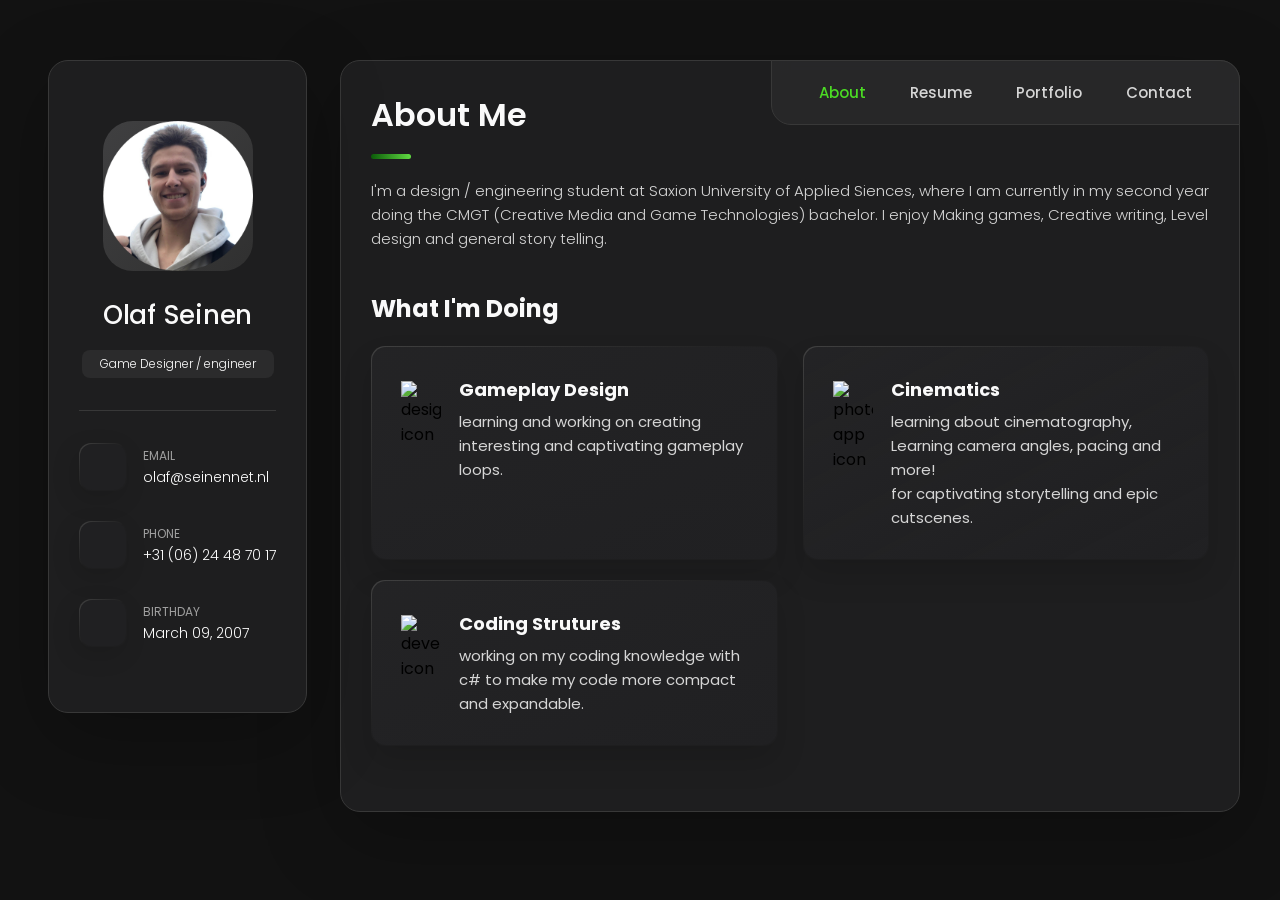
==== commit 7bb7a52f: "Updated my project pages Made some small changes to the project pages, Making it so they have a star" ====
--- a/index.html
+++ b/index.html
@@ -188,9 +188,9 @@
         <section class="about-text">
           <p>
             I'm a design / engineering student at Saxion University of Applied Siences, where I am currently in my second year
-            doing the CMGT (Creative Media and Game Technologies) Batchelor. 
+            doing the CMGT (Creative Media and Game Technologies) bachelor. 
             I enjoy
-            Making games, Creating narratives, Level design and general story telling.
+            Making games, Creative writing, Level design and general story telling.
           </p>
         </section>
 
@@ -208,7 +208,7 @@
             <li class="service-item">
 
               <div class="service-icon-box">
-                <img src="./assets/images/icon-design.svg" alt="Web development icon" width="40">
+                <img src="./assets/images/icon-design.svg" alt="design icon" width="40">
               </div>
 
               <div class="service-content-box">
@@ -224,7 +224,7 @@
             <li class="service-item">
 
               <div class="service-icon-box">
-                <img src="./assets/images/icon-photo.svg" alt="mobile app icon" width="40">
+                <img src="./assets/images/icon-photo.svg" alt="photo app icon" width="40">
               </div>
 
               <div class="service-content-box">
@@ -241,8 +241,7 @@
             <li class="service-item">
 
               <div class="service-icon-box">
-                <img src="./assets/images/icon-dev.svg
-                " alt="design icon" width="40">
+                <img src="./assets/images/icon-dev.svg" alt="development icon" width="40">
               </div>
 
               <div class="service-content-box">
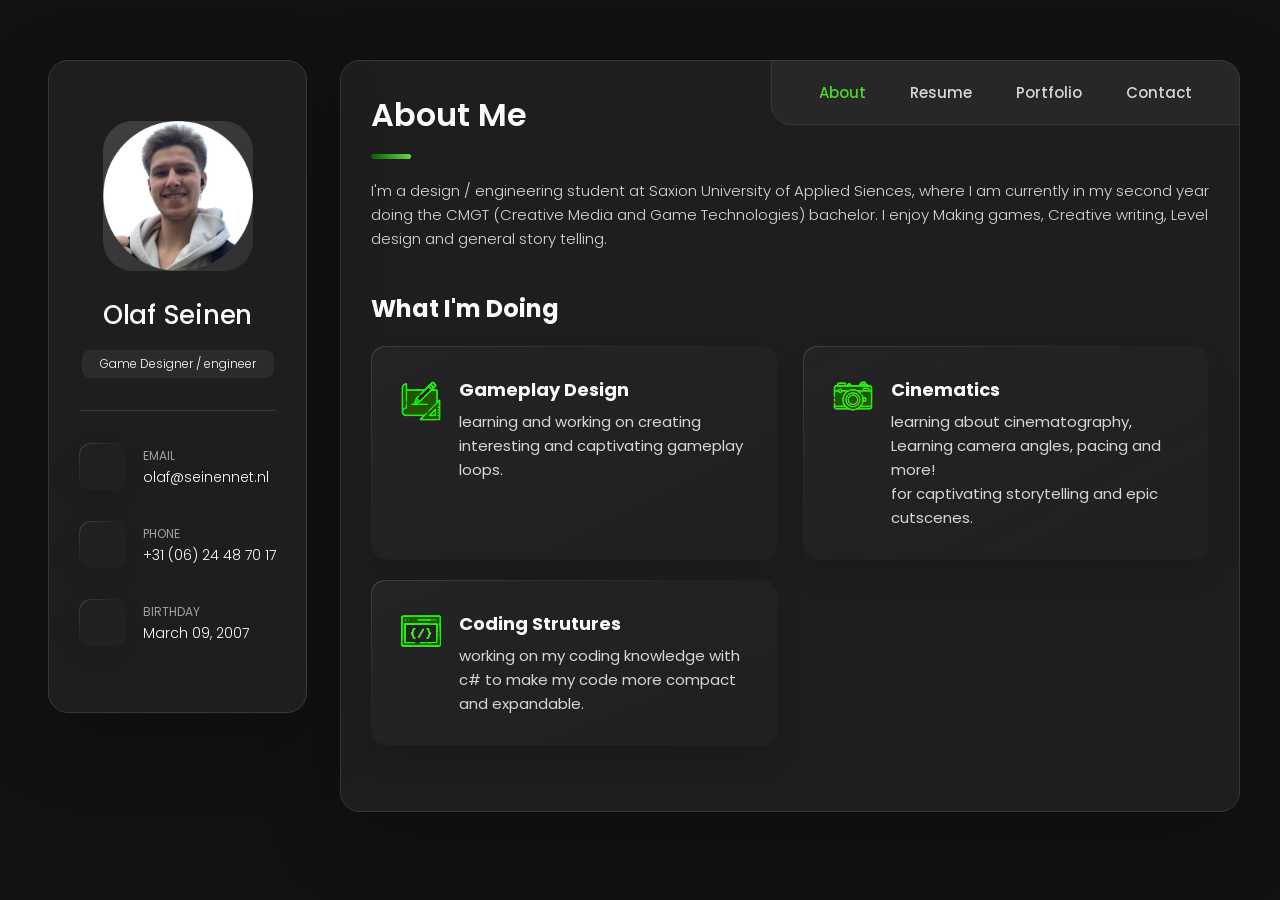
==== commit 9c2aab02: "Finished the final project pages Finished up the final project pages, Changed the color scheme from " ====
--- a/index.html
+++ b/index.html
@@ -5,7 +5,7 @@
   <meta charset="UTF-8">
   <meta http-equiv="X-UA-Compatible" content="IE=edge">
   <meta name="viewport" content="width=device-width, initial-scale=1.0">
-  <title>Olaf Seinen - Personal Portfolio</title>
+  <title>Olaf Seinen - Portfolio</title>
 
   <!--
     - favicon
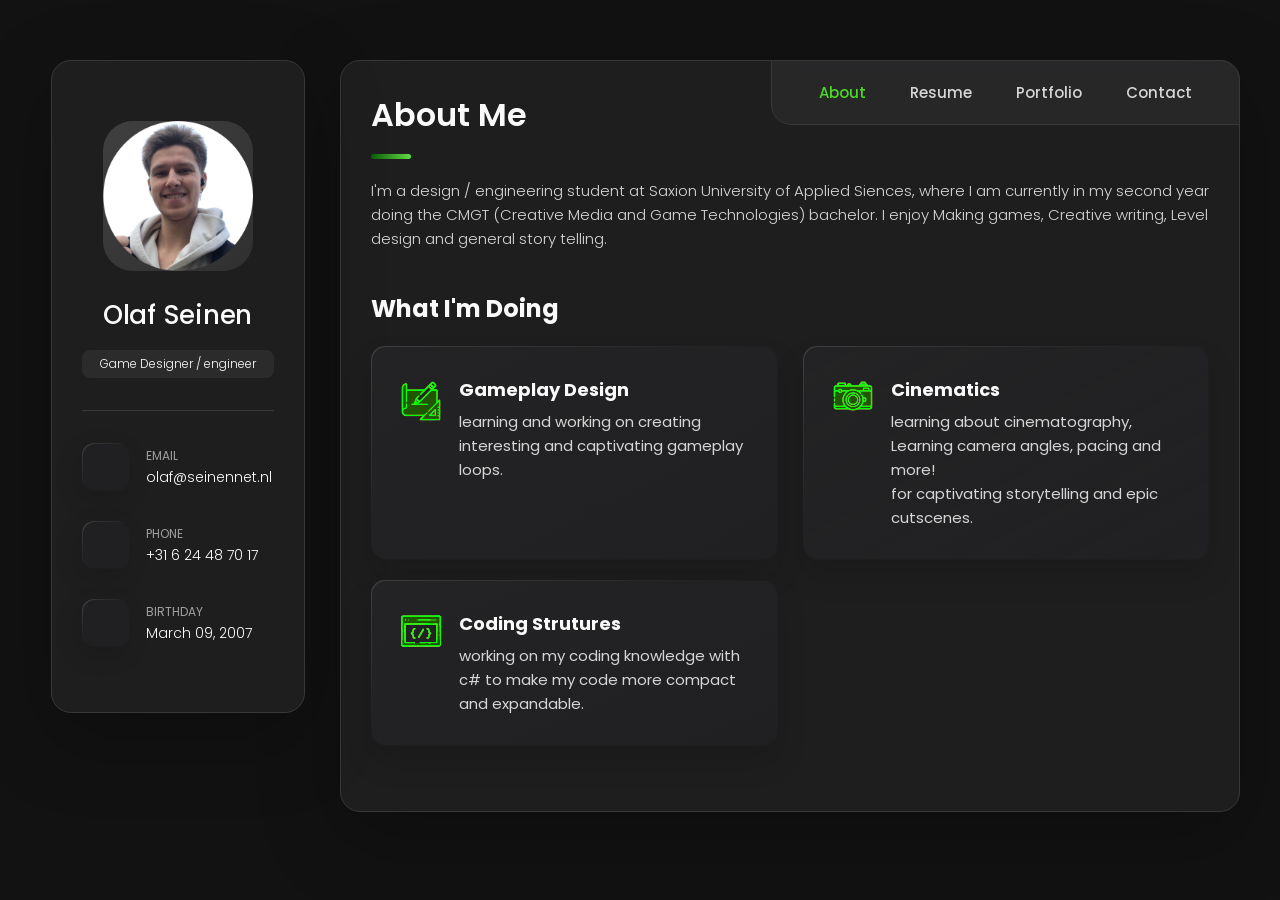
==== commit 22e0fc22: "small patch Changed some formatting of my phone number to be correct" ====
--- a/index.html
+++ b/index.html
@@ -88,7 +88,7 @@
             <div class="contact-info">
               <p class="contact-title">Phone</p>
 
-              <a href="tel:+31624487017" class="contact-link">+31 (06) 24 48 70 17</a>
+              <a href="tel:+31624487017" class="contact-link">+31 6 24 48 70 17</a>
             </div>
 
           </li>
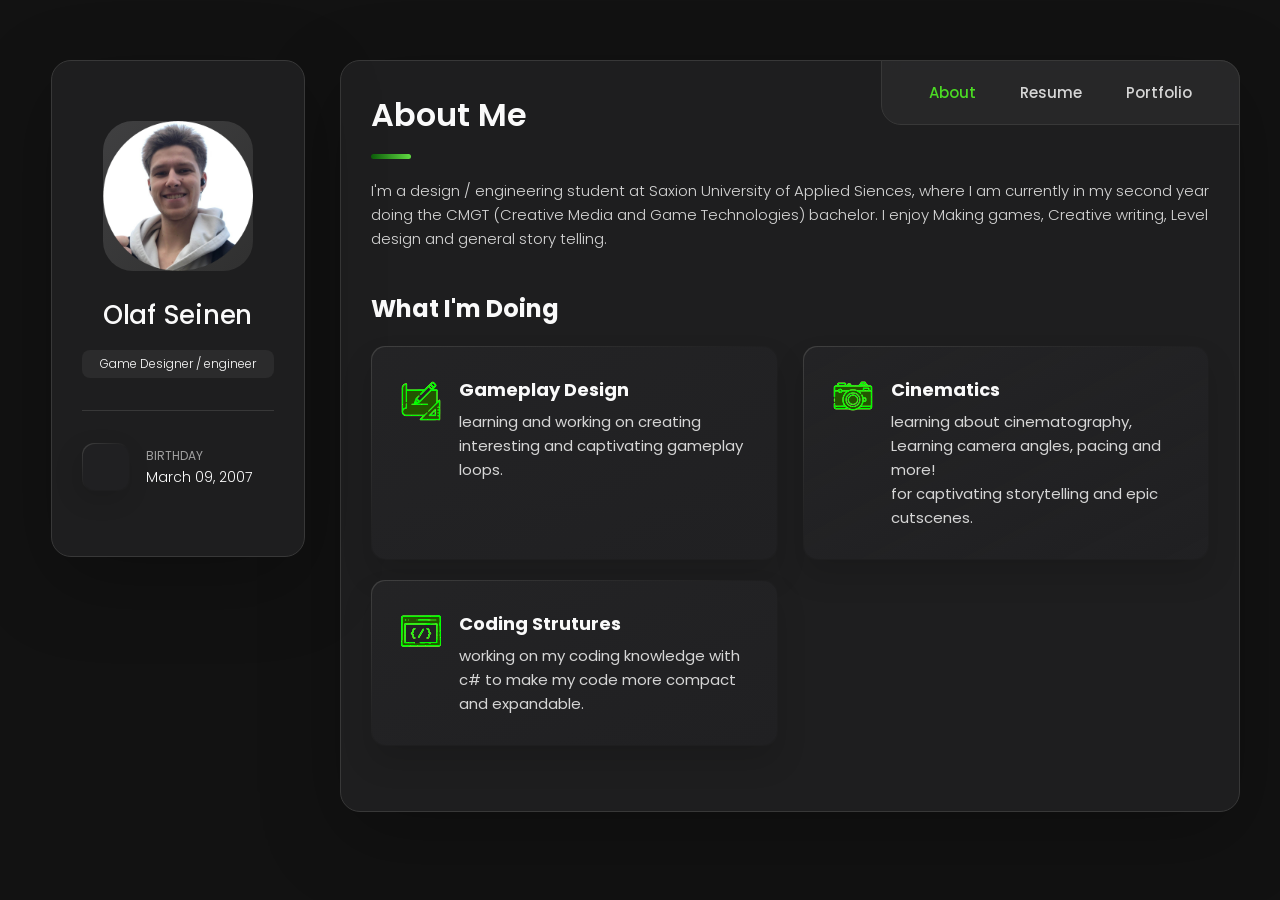
==== commit 3776eb65: "Made some privacy changes as this is now on a public site Removed my phone number and email, also th" ====
--- a/index.html
+++ b/index.html
@@ -64,7 +64,7 @@
         <div class="separator"></div>
 
         <ul class="contacts-list">
-
+<!--
           <li class="contact-item">
 
             <div class="icon-box">
@@ -92,7 +92,7 @@
             </div>
 
           </li>
-
+-->
           <li class="contact-item">
 
             <div class="icon-box">
@@ -163,10 +163,11 @@
             <button class="navbar-link" data-nav-link>Portfolio</button>
           </li>
 
+<!--
           <li class="navbar-item">
             <button class="navbar-link" data-nav-link>Contact</button>
           </li>
-
+-->
         </ul>
 
       </nav>
@@ -811,7 +812,7 @@
       <!--
         - #CONTACT
       -->
-
+<!---->
       <article class="contact" data-page="contact">
 
         <header>
@@ -849,7 +850,7 @@
 
           </form>
 
-        </section>
+        </section> 
 
       </article>
 
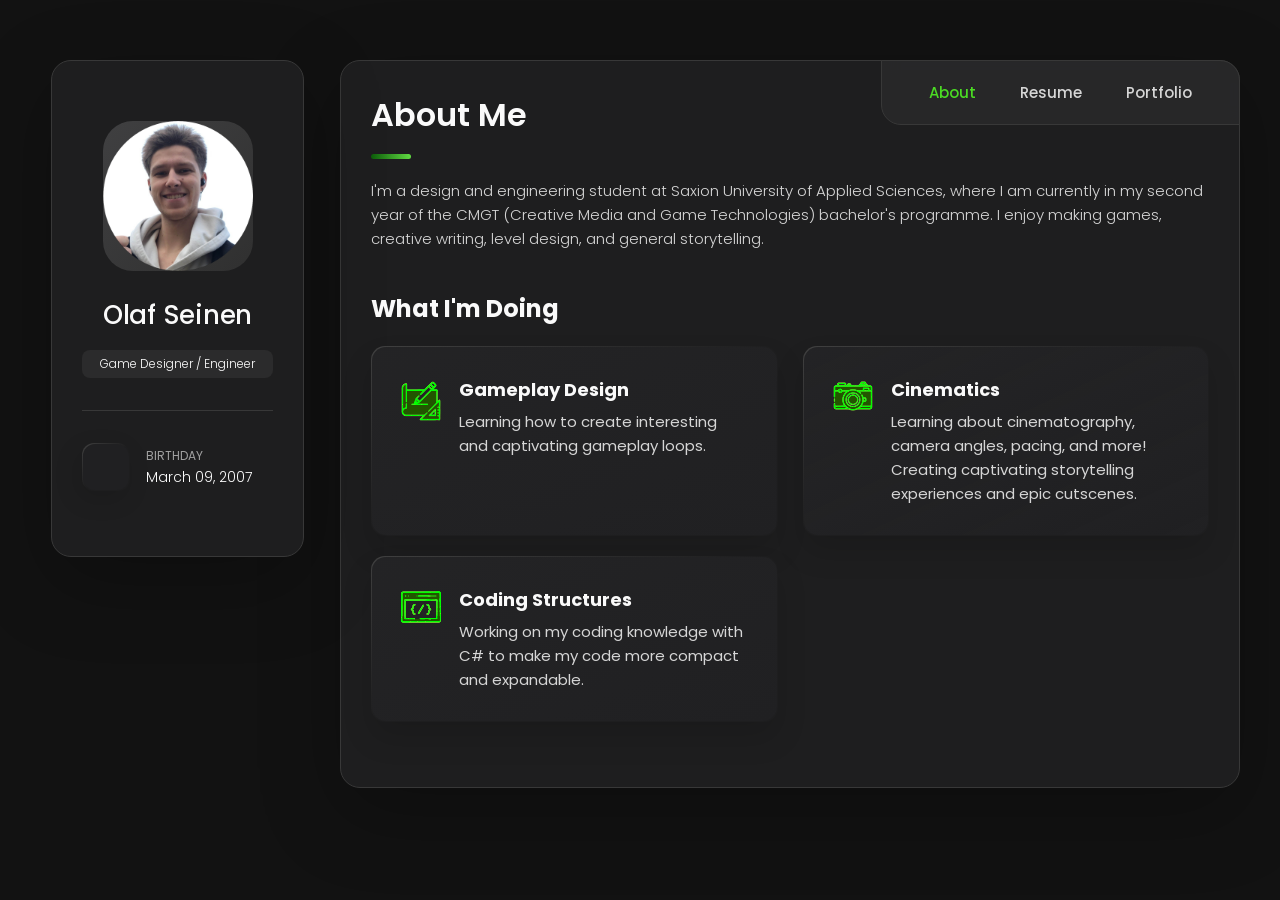
==== commit 7f97718f: "Grammer check Made some changes to basically all pages to fix some grammer / sentence structure issu" ====
--- a/index.html
+++ b/index.html
@@ -48,7 +48,7 @@
         <div class="info-content">
           <h1 class="name" title="Olaf Seinen">Olaf Seinen</h1>
 
-          <p class="title">Game Designer / engineer</p>
+          <p class="title">Game Designer / Engineer</p>
         </div>
 
         <button class="info_more-btn" data-sidebar-btn>
@@ -102,7 +102,7 @@
             <div class="contact-info">
               <p class="contact-title">Birthday</p>
 
-              <time datetime="1982-06-23">March 09, 2007</time>
+              <time datetime="2007-03-09">March 09, 2007</time>
             </div>
 
           </li>
@@ -188,10 +188,8 @@
 
         <section class="about-text">
           <p>
-            I'm a design / engineering student at Saxion University of Applied Siences, where I am currently in my second year
-            doing the CMGT (Creative Media and Game Technologies) bachelor. 
-            I enjoy
-            Making games, Creative writing, Level design and general story telling.
+            I'm a design and engineering student at Saxion University of Applied Sciences, where I am currently in my second year of the CMGT (Creative Media and Game Technologies) bachelor's programme.
+            I enjoy making games, creative writing, level design, and general storytelling.
           </p>
         </section>
 
@@ -202,7 +200,7 @@
 
         <section class="service">
 
-          <h3 class="h3 service-title">What i'm doing</h3>
+          <h3 class="h3 service-title">What I'm doing</h3>
 
           <ul class="service-list">
 
@@ -216,7 +214,7 @@
                 <h4 class="h4 service-item-title">Gameplay design</h4>
 
                 <p class="service-item-text">
-                  learning and working on creating interesting and captivating gameplay loops.
+                  Learning how to create interesting and captivating gameplay loops.
                 </p>
               </div>
 
@@ -232,8 +230,8 @@
                 <h4 class="h4 service-item-title">Cinematics</h4>
 
                 <p class="service-item-text">
-                  learning about cinematography, Learning camera angles, pacing and more! <br>
-                  for captivating storytelling and epic cutscenes.
+                  Learning about cinematography, camera angles, pacing, and more! <br>
+                  Creating captivating storytelling experiences and epic cutscenes.
                 </p>
               </div>
 
@@ -246,10 +244,10 @@
               </div>
 
               <div class="service-content-box">
-                <h4 class="h4 service-item-title">Coding strutures</h4>
+                <h4 class="h4 service-item-title">Coding structures</h4>
 
                 <p class="service-item-text">
-                   working on my coding knowledge with c# to make my code more compact and expandable.
+                    Working on my coding knowledge with C# to make my code more compact and expandable.
                 </p>
               </div>
 
@@ -260,112 +258,8 @@
         </section>
 
 
-        <!--
-          - testimonials
-        -->
-<!--
-        <section class="testimonials">
-
-          <h3 class="h3 testimonials-title">Testimonials</h3>
-
-          <ul class="testimonials-list has-scrollbar">
-
-            <li class="testimonials-item">
-              <div class="content-card" data-testimonials-item>
-
-                <figure class="testimonials-avatar-box">
-                  <img src="./assets/images/avatar-1.png" alt="Daniel lewis" width="60" data-testimonials-avatar>
-                </figure>
-
-                <h4 class="h4 testimonials-item-title" data-testimonials-title>Daniel lewis</h4>
-
-                <div class="testimonials-text" data-testimonials-text>
-                  <p>
-                    Richard was hired to create a corporate identity. We were very pleased with the work done. She has a
-                    lot of experience
-                    and is very concerned about the needs of client. Lorem ipsum dolor sit amet, ullamcous cididt
-                    consectetur adipiscing
-                    elit, seds do et eiusmod tempor incididunt ut laborels dolore magnarels alia.
-                  </p>
-                </div>
-
-              </div>
-            </li>
-
-            <li class="testimonials-item">
-              <div class="content-card" data-testimonials-item>
-
-                <figure class="testimonials-avatar-box">
-                  <img src="./assets/images/avatar-2.png" alt="Jessica miller" width="60" data-testimonials-avatar>
-                </figure>
-
-                <h4 class="h4 testimonials-item-title" data-testimonials-title>Jessica miller</h4>
-
-                <div class="testimonials-text" data-testimonials-text>
-                  <p>
-                    Richard was hired to create a corporate identity. We were very pleased with the work done. She has a
-                    lot of experience
-                    and is very concerned about the needs of client. Lorem ipsum dolor sit amet, ullamcous cididt
-                    consectetur adipiscing
-                    elit, seds do et eiusmod tempor incididunt ut laborels dolore magnarels alia.
-                  </p>
-                </div>
-
-              </div>
-            </li>
-
-            <li class="testimonials-item">
-              <div class="content-card" data-testimonials-item>
-
-                <figure class="testimonials-avatar-box">
-                  <img src="./assets/images/avatar-3.png" alt="Emily evans" width="60" data-testimonials-avatar>
-                </figure>
-
-                <h4 class="h4 testimonials-item-title" data-testimonials-title>Emily evans</h4>
-
-                <div class="testimonials-text" data-testimonials-text>
-                  <p>
-                    Richard was hired to create a corporate identity. We were very pleased with the work done. She has a
-                    lot of experience
-                    and is very concerned about the needs of client. Lorem ipsum dolor sit amet, ullamcous cididt
-                    consectetur adipiscing
-                    elit, seds do et eiusmod tempor incididunt ut laborels dolore magnarels alia.
-                  </p>
-                </div>
-
-              </div>
-            </li>
-
-            <li class="testimonials-item">
-              <div class="content-card" data-testimonials-item>
-
-                <figure class="testimonials-avatar-box">
-                  <img src="./assets/images/avatar-4.png" alt="Henry william" width="60" data-testimonials-avatar>
-                </figure>
-
-                <h4 class="h4 testimonials-item-title" data-testimonials-title>Henry william</h4>
-
-                <div class="testimonials-text" data-testimonials-text>
-                  <p>
-                    Richard was hired to create a corporate identity. We were very pleased with the work done. She has a
-                    lot of experience
-                    and is very concerned about the needs of client. Lorem ipsum dolor sit amet, ullamcous cididt
-                    consectetur adipiscing
-                    elit, seds do et eiusmod tempor incididunt ut laborels dolore magnarels alia.
-                  </p>
-                </div>
-
-              </div>
-            </li>
-
-          </ul>
-
-        </section>
--->
-
-        <!--
-          - testimonials modal
-        -->
+
+
 
 
         <div class="modal-container" data-modal-container>
@@ -491,24 +385,24 @@
 
             <li class="timeline-item">
 
-              <h4 class="h4 timeline-item-title">Saxion, Enschede - Creative Media and Game Technologies</h4>
+              <h4 class="h4 timeline-item-title">Saxion, Enschede – Creative Media and Game Technologies</h4>
 
               <span>2024 — present</span>
 
               <p class="timeline-text">
-                - Specialization in design and engineering
+                - Specialisation in design and engineering
               </p>
 
             </li>
 
             <li class="timeline-item">
 
-              <h4 class="h4 timeline-item-title">Corlaer college, Nijkerk - Highschool</h4>
+              <h4 class="h4 timeline-item-title">Corlaer College, Nijkerk – High School</h4>
 
               <span>2019 — 2024</span>
 
               <p class="timeline-text">
-                - Graduated with N&T and N&G packet on Havo level. <br>
+                - Graduated with N&T and N&G profiles at HAVO level. <br>
                 - Member of the student council.
               </p>
 
@@ -516,13 +410,13 @@
 
             <li class="timeline-item">
 
-              <h4 class="h4 timeline-item-title">St. Josephschool, Hooglanderveen - Primary school</h4>
+              <h4 class="h4 timeline-item-title">St. Joseph School, Hooglanderveen – Primary School</h4>
 
               <span>2011 — 2019</span>
 
               <p class="timeline-text">
-                - Graduated with Havo/Vwo Advice <br>
-                - mediator / conflict resolution between students.
+                - Graduated with a HAVO/VWO recommendation. <br>
+                - Mediated conflicts and helped resolve disagreements between students.
               </p>
 
             </li>
@@ -545,7 +439,7 @@
 
             <li class="timeline-item">
 
-              <h4 class="h4 timeline-item-title">Cashier Gamestate</h4>
+              <h4 class="h4 timeline-item-title">Crew – Gamestate</h4>
 
               <span>2026 — Present</span>
 
@@ -554,7 +448,7 @@
 
             <li class="timeline-item">
 
-              <h4 class="h4 timeline-item-title">Cashier DekaMarkt</h4>
+              <h4 class="h4 timeline-item-title">Cashier – DekaMarkt</h4>
 
               <span>2025 — 2026</span>
 
@@ -562,9 +456,9 @@
 
             <li class="timeline-item">
 
-              <h4 class="h4 timeline-item-title">Shelf stocker Albert Heijn</h4>
-
-              <span>2022-2024</span>
+              <h4 class="h4 timeline-item-title">Shelf Stocker – Albert Heijn</h4>
+
+              <span>2022 - 2024</span>
 
             </li>
 
@@ -582,7 +476,7 @@
 
               <div class="title-wrapper">
                 <h5 class="h5">C#</h5>
-                <data value="80">70%</data>
+                <data value="70">70%</data>
               </div>
 
               <div class="skill-progress-bg">
@@ -608,7 +502,7 @@
 
               <div class="title-wrapper">
                 <h5 class="h5">Game development</h5>
-                <data value="90">80%</data>
+                <data value="80">80%</data>
               </div>
 
               <div class="skill-progress-bg">
@@ -635,7 +529,7 @@
 
               <div class="title-wrapper">
                 <h5 class="h5">Dutch</h5>
-                <data value="50">100%</data>
+                <data value="100">100%</data>
               </div>
 
               <div class="skill-progress-bg">
@@ -649,7 +543,7 @@
 
               <div class="title-wrapper">
                 <h5 class="h5">English</h5>
-                <data value="50">95%</data>
+                <data value="95">95%</data>
               </div>
 
               <div class="skill-progress-bg">
@@ -739,7 +633,7 @@
                   <img src="./assets/images/project-1.png" alt="A walk through the woods" loading="lazy">
                 </figure>
 
-                <h3 class="project-title">A walk through the woods</h3>
+                <h3 class="project-title">A Walk Through the Woods</h3>
 
                 <p class="project-category">Video game</p>
 
@@ -757,7 +651,7 @@
                   <img src="./assets/images/project-2.png" alt="Spooky house" loading="lazy">
                 </figure>
 
-                <h3 class="project-title">Spooky house</h3>
+                <h3 class="project-title">Spooky House</h3>
 
                 <p class="project-category">Video game, Group projects</p>
 
@@ -775,7 +669,7 @@
                   <img src="./assets/images/project-3.png" alt="Late night fishing" loading="lazy">
                 </figure>
 
-                <h3 class="project-title">Late night fishing</h3>
+                <h3 class="project-title">Late Night Fishing</h3>
 
                 <p class="project-category">Video game</p>
 
@@ -823,7 +717,7 @@
         <section class="mapbox" data-mapbox>
           <figure>
             <iframe
-              src="https://www.google.com/maps/embed?pb=!1m18!1m12!1m3!1d199666.5651251294!2d-121.58334177520186!3d38.56165006739519!2m3!1f0!2f0!3f0!3m2!1i1024!2i768!4f13.1!3m3!1m2!1s0x809ac672b28397f9%3A0x921f6aaa74197fdb!2sSacramento%2C%20CA%2C%20USA!5e0!3m2!1sen!2sbd!4v1647608789441!5m2!1sen!2sbd"
+              src="Google maps location :/"
               width="400" height="300" loading="lazy"></iframe>
           </figure>
         </section>
@@ -841,7 +735,7 @@
               <input type="email" name="email" class="form-input" placeholder="Email address" required data-form-input>
             </div>
 
-            <textarea name="message" class="form-input" placeholder="Your Message" required data-form-input></textarea>
+            <textarea name="message" class="form-input" placeholder="Your message" required data-form-input></textarea>
 
             <button class="form-btn" type="submit" disabled data-form-btn>
               <ion-icon name="paper-plane"></ion-icon>
